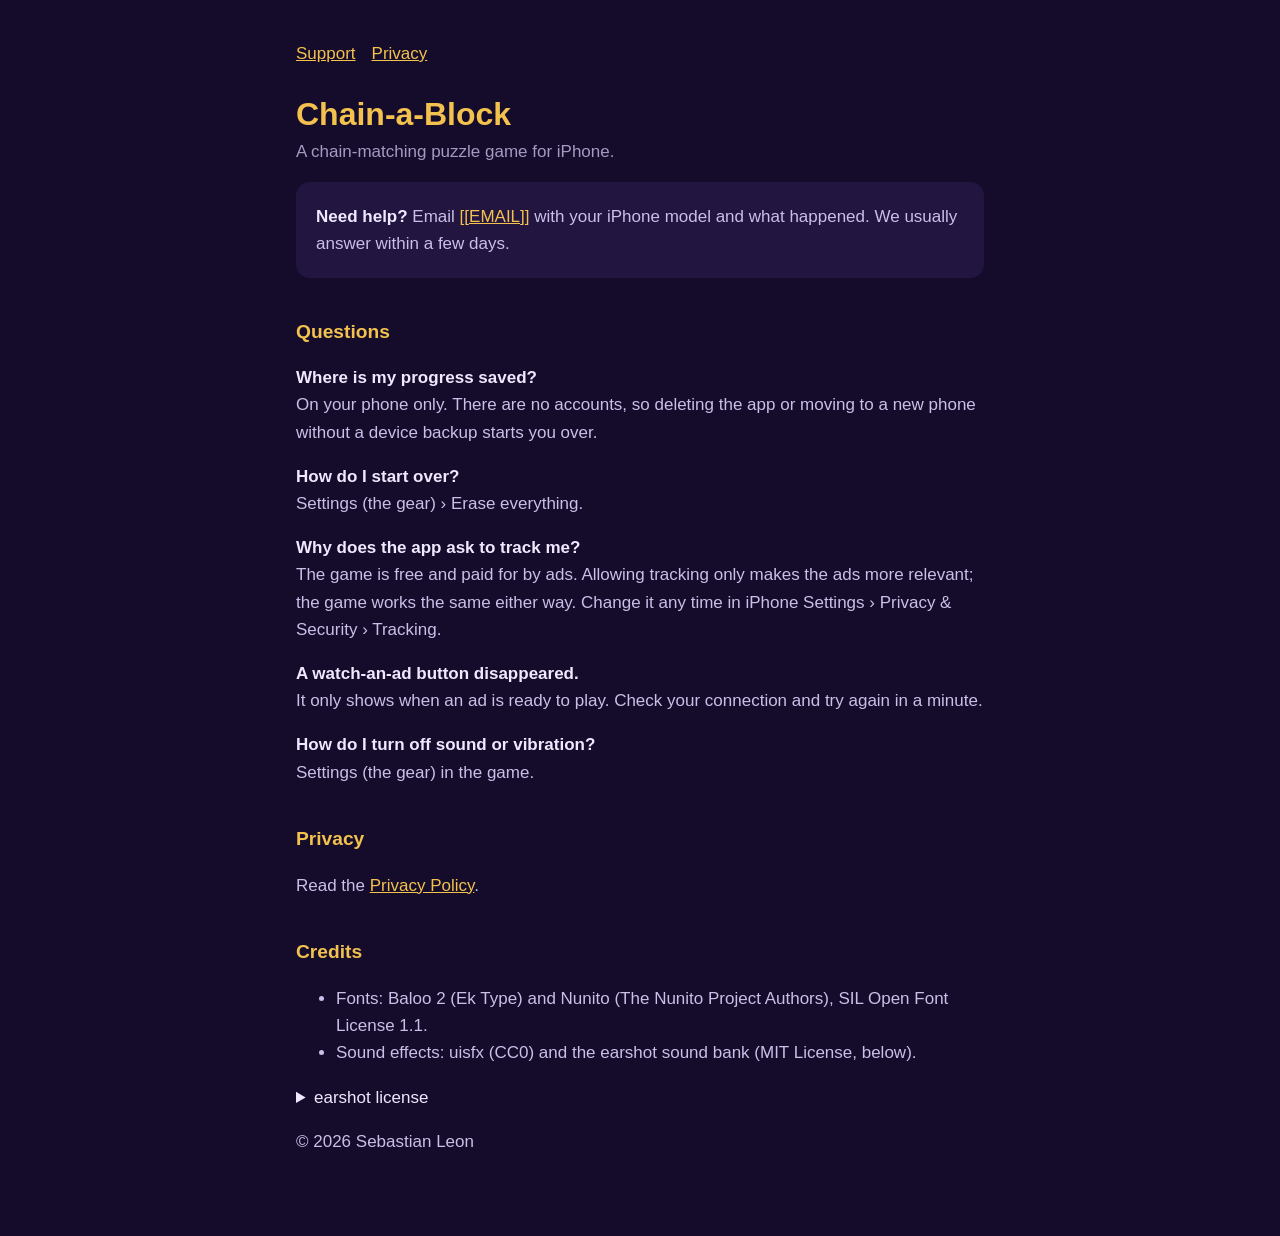
==== chain-a-block/index.html @ 489e1baa "Chain-a-Block support and privacy pages" ====
<!doctype html>
<html lang="en">
<head>
<meta charset="utf-8">
<meta name="viewport" content="width=device-width,initial-scale=1">
<title>Chain-a-Block Support</title>
<link rel="stylesheet" href="style.css">
</head>
<body>
<main>
<nav><a href="index.html">Support</a><a href="privacy.html">Privacy</a></nav>
<h1>Chain-a-Block</h1>
<p class="date">A chain-matching puzzle game for iPhone.</p>

<div class="card">
<p><strong>Need help?</strong> Email <a href="mailto:[[EMAIL]]">[[EMAIL]]</a> with your iPhone model and what happened. We usually answer within a few days.</p>
</div>

<h2>Questions</h2>
<p><strong>Where is my progress saved?</strong><br>On your phone only. There are no accounts, so deleting the app or moving to a new phone without a device backup starts you over.</p>
<p><strong>How do I start over?</strong><br>Settings (the gear) &rsaquo; Erase everything.</p>
<p><strong>Why does the app ask to track me?</strong><br>The game is free and paid for by ads. Allowing tracking only makes the ads more relevant; the game works the same either way. Change it any time in iPhone Settings &rsaquo; Privacy &amp; Security &rsaquo; Tracking.</p>
<p><strong>A watch-an-ad button disappeared.</strong><br>It only shows when an ad is ready to play. Check your connection and try again in a minute.</p>
<p><strong>How do I turn off sound or vibration?</strong><br>Settings (the gear) in the game.</p>

<h2>Privacy</h2>
<p>Read the <a href="privacy.html">Privacy Policy</a>.</p>

<h2>Credits</h2>
<ul>
<li>Fonts: Baloo 2 (Ek Type) and Nunito (The Nunito Project Authors), SIL Open Font License 1.1.</li>
<li>Sound effects: uisfx (CC0) and the earshot sound bank (MIT License, below).</li>
</ul>
<details><summary>earshot license</summary><pre style="white-space:pre-wrap;font-size:13px;color:var(--soft)">MIT License

Copyright (c) 2026 Leon Lin

Permission is hereby granted, free of charge, to any person obtaining a copy
of this software and associated documentation files (the &quot;Software&quot;), to deal
in the Software without restriction, including without limitation the rights
to use, copy, modify, merge, publish, distribute, sublicense, and/or sell
copies of the Software, and to permit persons to whom the Software is
furnished to do so, subject to the following conditions:

The above copyright notice and this permission notice shall be included in all
copies or substantial portions of the Software.

THE SOFTWARE IS PROVIDED &quot;AS IS&quot;, WITHOUT WARRANTY OF ANY KIND, EXPRESS OR
IMPLIED, INCLUDING BUT NOT LIMITED TO THE WARRANTIES OF MERCHANTABILITY,
FITNESS FOR A PARTICULAR PURPOSE AND NONINFRINGEMENT. IN NO EVENT SHALL THE
AUTHORS OR COPYRIGHT HOLDERS BE LIABLE FOR ANY CLAIM, DAMAGES OR OTHER
LIABILITY, WHETHER IN AN ACTION OF CONTRACT, TORT OR OTHERWISE, ARISING FROM,
OUT OF OR IN CONNECTION WITH THE SOFTWARE OR THE USE OR OTHER DEALINGS IN THE
SOFTWARE.</pre></details>
<p>&copy; 2026 Sebastian Leon</p>
</main>
</body>
</html>
---- chain-a-block/style.css ----
:root{--bg:#150c2b;--panel:#221540;--gold:#f2c14e;--text:#efe9ff;--soft:#c9bfe8}
*{box-sizing:border-box}
body{margin:0;background:var(--bg);color:var(--text);font:17px/1.6 -apple-system,BlinkMacSystemFont,"Segoe UI",Roboto,sans-serif}
main{max-width:720px;margin:0 auto;padding:40px 16px 64px}
h1{color:var(--gold);font-size:2rem;line-height:1.2;margin:0 0 4px}
h2{color:var(--gold);font-size:1.2rem;margin:2em 0 .4em}
p,li{color:var(--soft)}
strong{color:var(--text)}
a{color:var(--gold)}
.date{color:var(--soft);opacity:.8;margin-top:0}
.card{background:var(--panel);border-radius:14px;padding:4px 20px;margin:16px 0}
nav{margin-bottom:28px}
nav a{margin-right:16px}
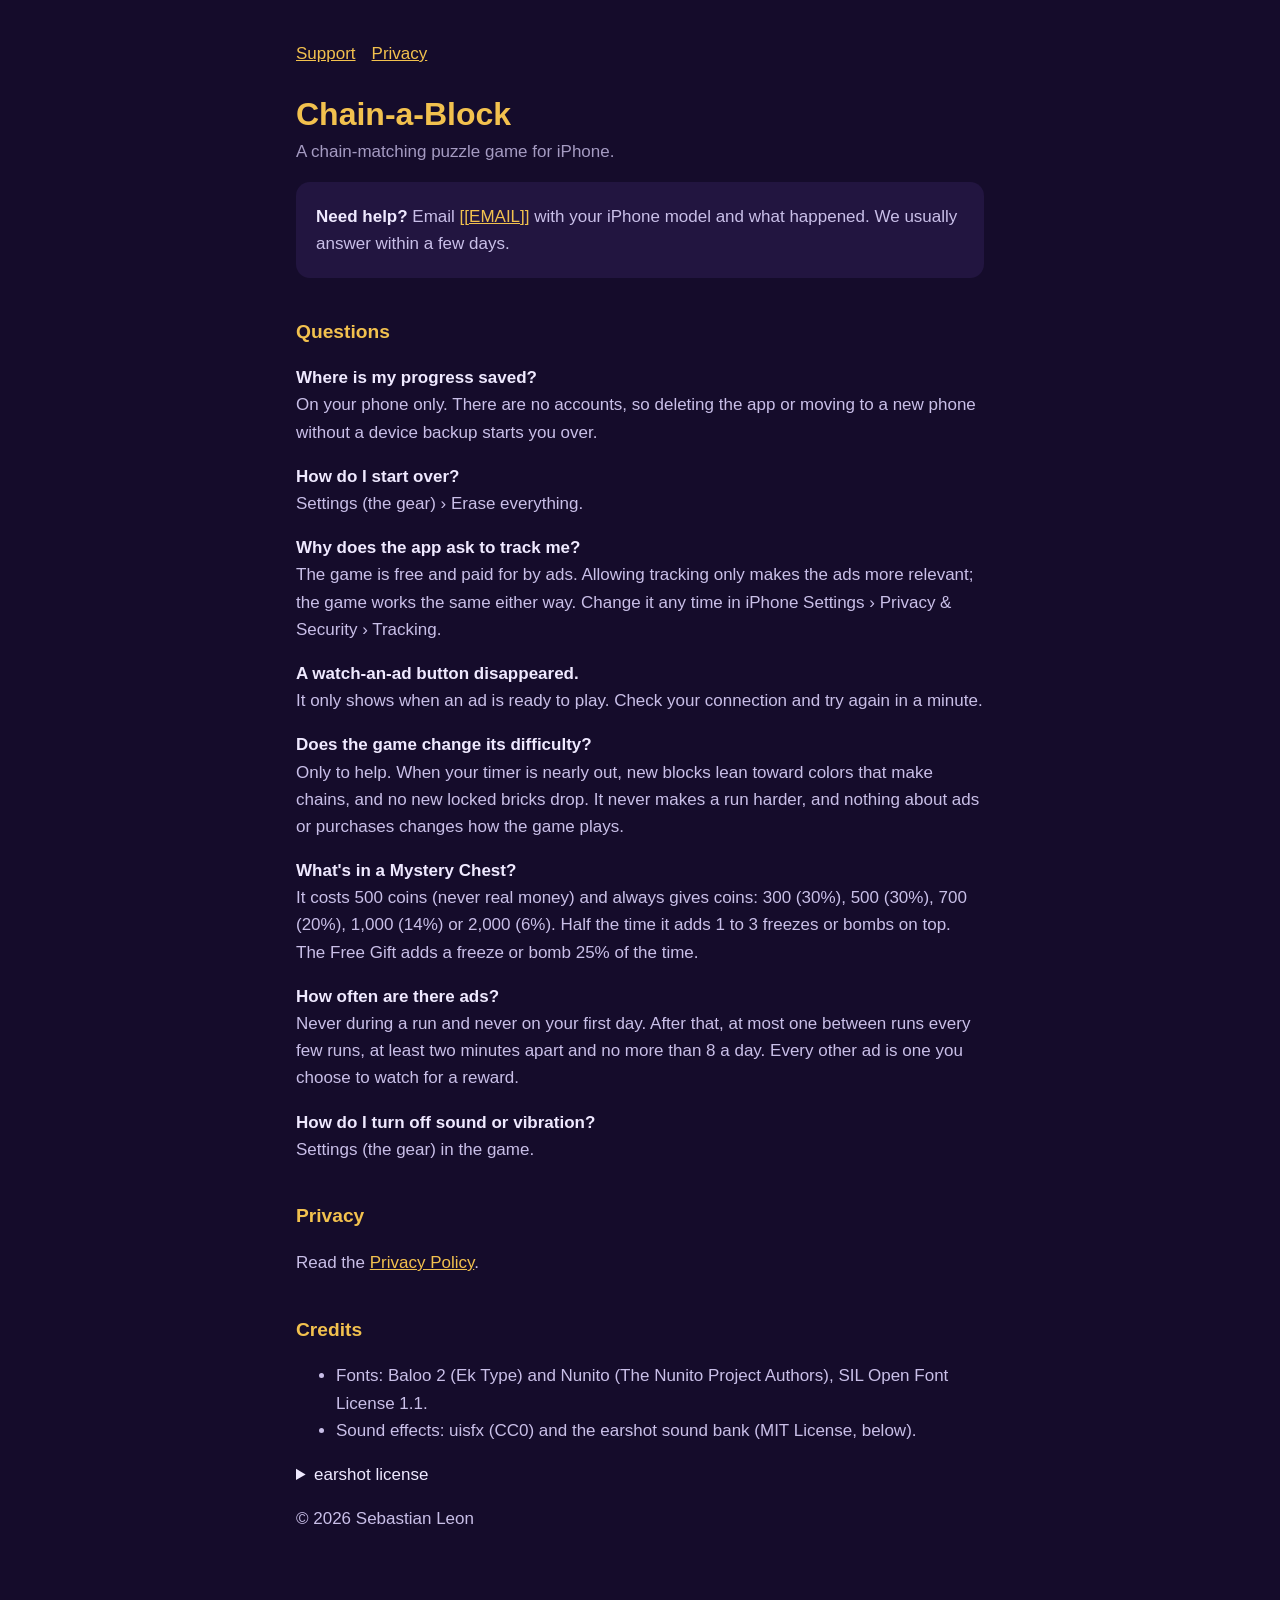
==== commit dae3279e: "Chain-a-Block: support FAQ (difficulty help, chest odds, ad frequency); privacy: Teen ads, on-device" ====
--- a/chain-a-block/index.html
+++ b/chain-a-block/index.html
@@ -21,6 +21,9 @@
 <p><strong>How do I start over?</strong><br>Settings (the gear) &rsaquo; Erase everything.</p>
 <p><strong>Why does the app ask to track me?</strong><br>The game is free and paid for by ads. Allowing tracking only makes the ads more relevant; the game works the same either way. Change it any time in iPhone Settings &rsaquo; Privacy &amp; Security &rsaquo; Tracking.</p>
 <p><strong>A watch-an-ad button disappeared.</strong><br>It only shows when an ad is ready to play. Check your connection and try again in a minute.</p>
+<p><strong>Does the game change its difficulty?</strong><br>Only to help. When your timer is nearly out, new blocks lean toward colors that make chains, and no new locked bricks drop. It never makes a run harder, and nothing about ads or purchases changes how the game plays.</p>
+<p><strong>What's in a Mystery Chest?</strong><br>It costs 500 coins (never real money) and always gives coins: 300 (30%), 500 (30%), 700 (20%), 1,000 (14%) or 2,000 (6%). Half the time it adds 1 to 3 freezes or bombs on top. The Free Gift adds a freeze or bomb 25% of the time.</p>
+<p><strong>How often are there ads?</strong><br>Never during a run and never on your first day. After that, at most one between runs every few runs, at least two minutes apart and no more than 8 a day. Every other ad is one you choose to watch for a reward.</p>
 <p><strong>How do I turn off sound or vibration?</strong><br>Settings (the gear) in the game.</p>
 
 <h2>Privacy</h2>
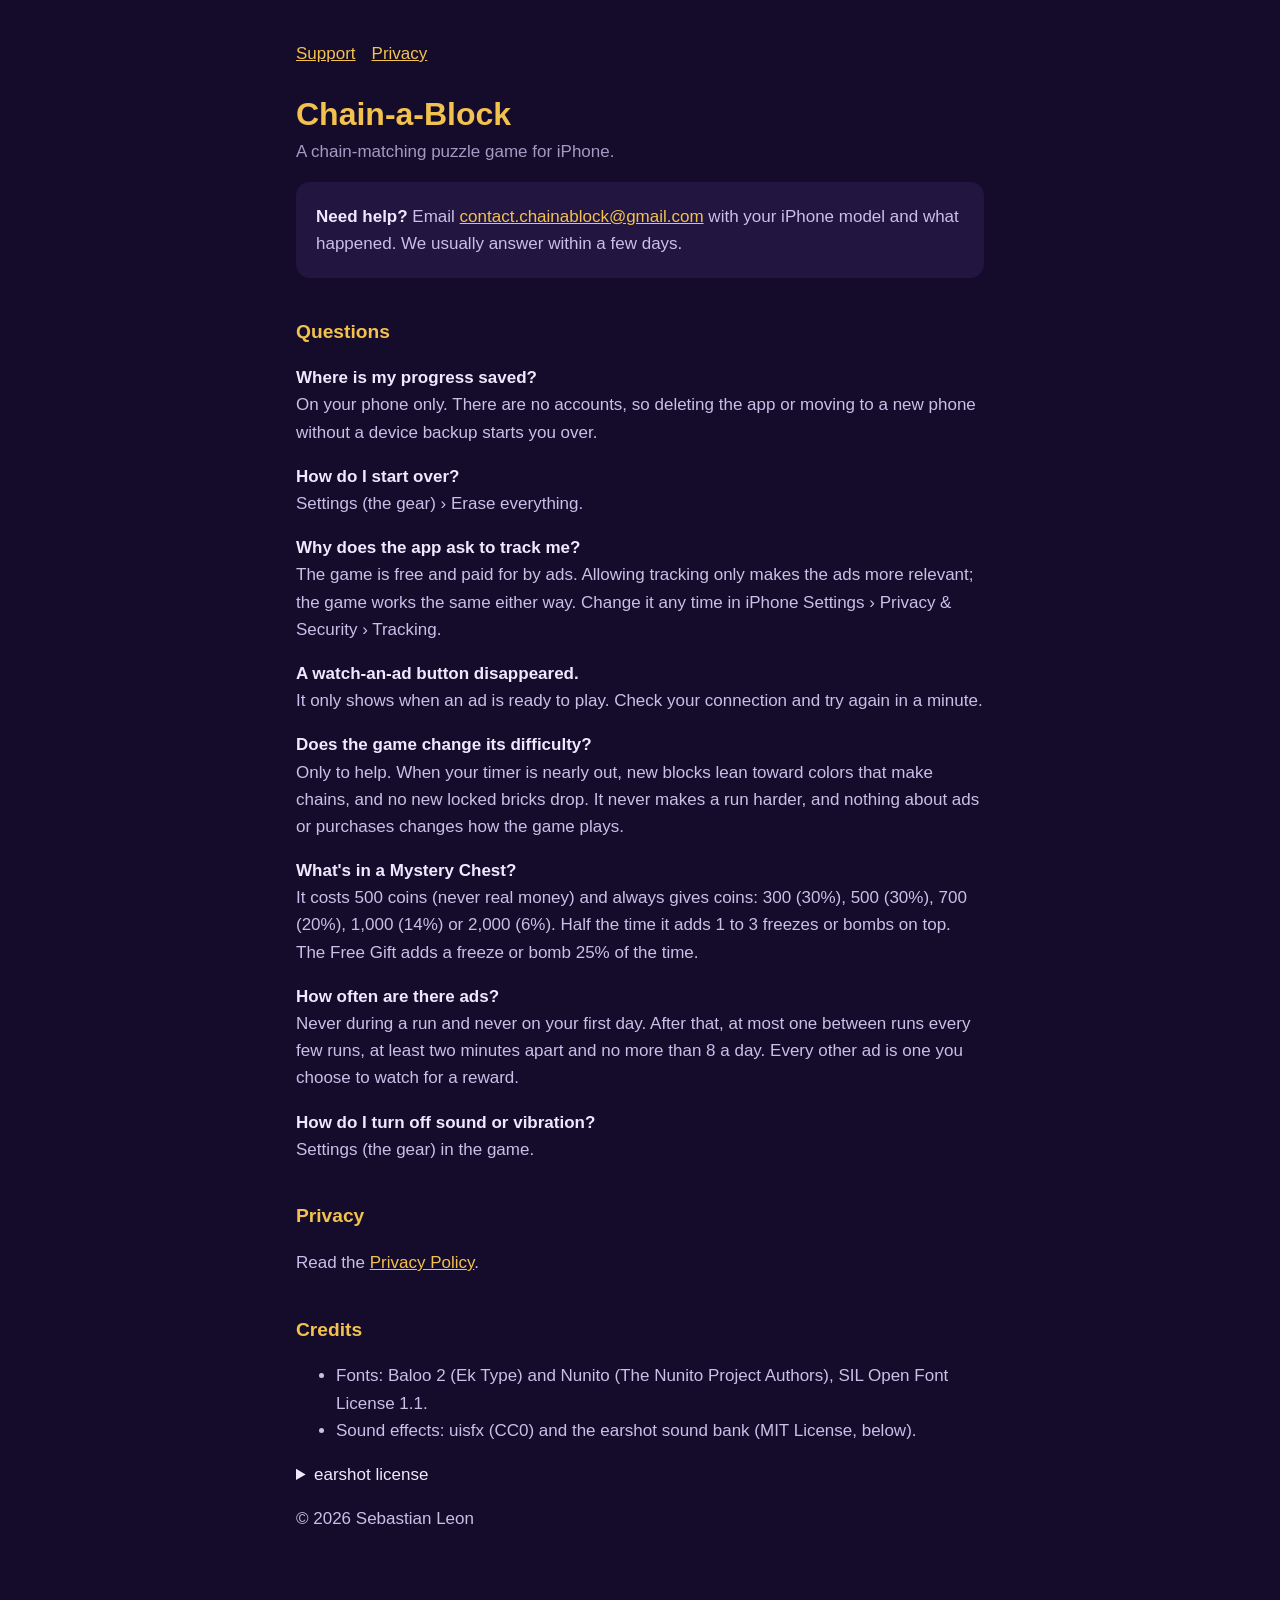
==== commit 2870aa74: "Chain-a-Block: contact email" ====
--- a/chain-a-block/index.html
+++ b/chain-a-block/index.html
@@ -13,7 +13,7 @@
 <p class="date">A chain-matching puzzle game for iPhone.</p>
 
 <div class="card">
-<p><strong>Need help?</strong> Email <a href="mailto:[[EMAIL]]">[[EMAIL]]</a> with your iPhone model and what happened. We usually answer within a few days.</p>
+<p><strong>Need help?</strong> Email <a href="mailto:contact.chainablock@gmail.com">contact.chainablock@gmail.com</a> with your iPhone model and what happened. We usually answer within a few days.</p>
 </div>
 
 <h2>Questions</h2>
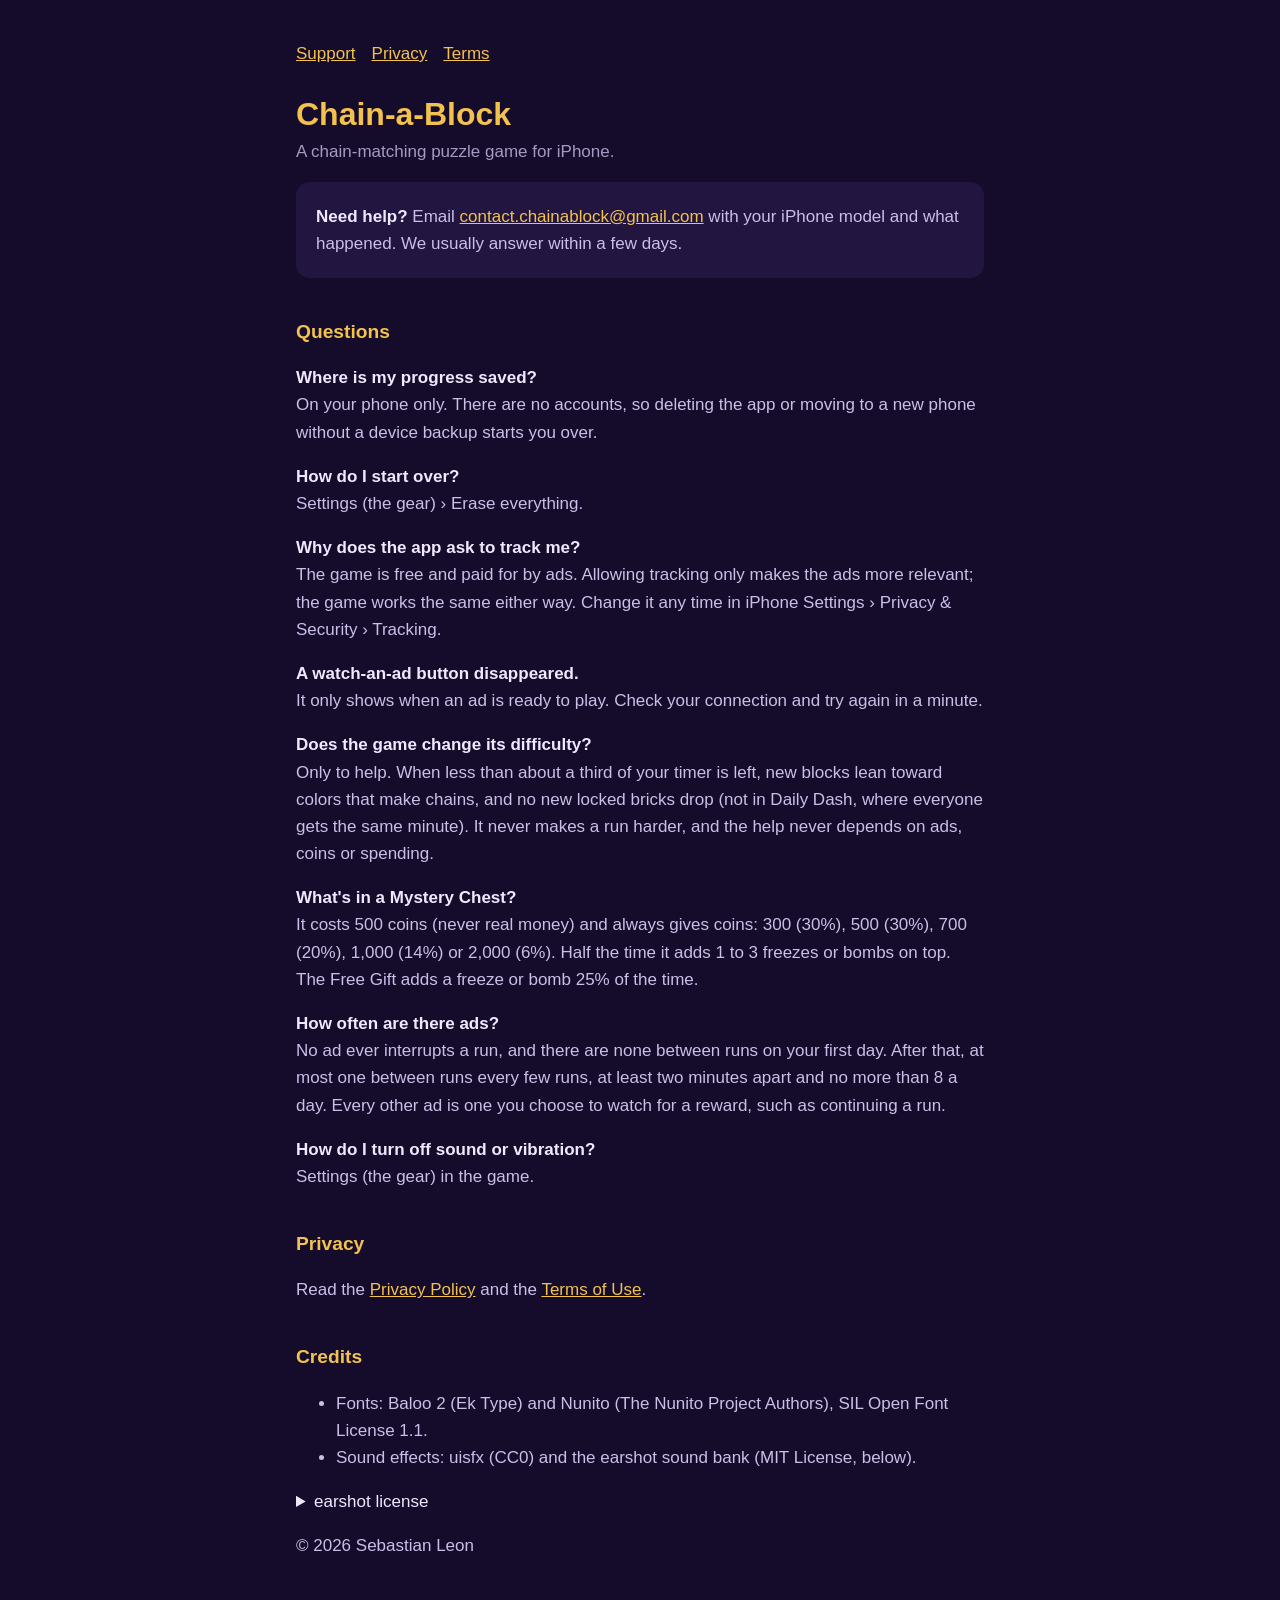
==== commit 3fb68ef7: "Chain-a-Block: full privacy policy, Terms of Use, corrected FAQ" ====
--- a/chain-a-block/index.html
+++ b/chain-a-block/index.html
@@ -8,7 +8,7 @@
 </head>
 <body>
 <main>
-<nav><a href="index.html">Support</a><a href="privacy.html">Privacy</a></nav>
+<nav><a href="index.html">Support</a><a href="privacy.html">Privacy</a><a href="terms.html">Terms</a></nav>
 <h1>Chain-a-Block</h1>
 <p class="date">A chain-matching puzzle game for iPhone.</p>
 
@@ -21,13 +21,13 @@
 <p><strong>How do I start over?</strong><br>Settings (the gear) &rsaquo; Erase everything.</p>
 <p><strong>Why does the app ask to track me?</strong><br>The game is free and paid for by ads. Allowing tracking only makes the ads more relevant; the game works the same either way. Change it any time in iPhone Settings &rsaquo; Privacy &amp; Security &rsaquo; Tracking.</p>
 <p><strong>A watch-an-ad button disappeared.</strong><br>It only shows when an ad is ready to play. Check your connection and try again in a minute.</p>
-<p><strong>Does the game change its difficulty?</strong><br>Only to help. When your timer is nearly out, new blocks lean toward colors that make chains, and no new locked bricks drop. It never makes a run harder, and nothing about ads or purchases changes how the game plays.</p>
+<p><strong>Does the game change its difficulty?</strong><br>Only to help. When less than about a third of your timer is left, new blocks lean toward colors that make chains, and no new locked bricks drop (not in Daily Dash, where everyone gets the same minute). It never makes a run harder, and the help never depends on ads, coins or spending.</p>
 <p><strong>What's in a Mystery Chest?</strong><br>It costs 500 coins (never real money) and always gives coins: 300 (30%), 500 (30%), 700 (20%), 1,000 (14%) or 2,000 (6%). Half the time it adds 1 to 3 freezes or bombs on top. The Free Gift adds a freeze or bomb 25% of the time.</p>
-<p><strong>How often are there ads?</strong><br>Never during a run and never on your first day. After that, at most one between runs every few runs, at least two minutes apart and no more than 8 a day. Every other ad is one you choose to watch for a reward.</p>
+<p><strong>How often are there ads?</strong><br>No ad ever interrupts a run, and there are none between runs on your first day. After that, at most one between runs every few runs, at least two minutes apart and no more than 8 a day. Every other ad is one you choose to watch for a reward, such as continuing a run.</p>
 <p><strong>How do I turn off sound or vibration?</strong><br>Settings (the gear) in the game.</p>
 
 <h2>Privacy</h2>
-<p>Read the <a href="privacy.html">Privacy Policy</a>.</p>
+<p>Read the <a href="privacy.html">Privacy Policy</a> and the <a href="terms.html">Terms of Use</a>.</p>
 
 <h2>Credits</h2>
 <ul>
